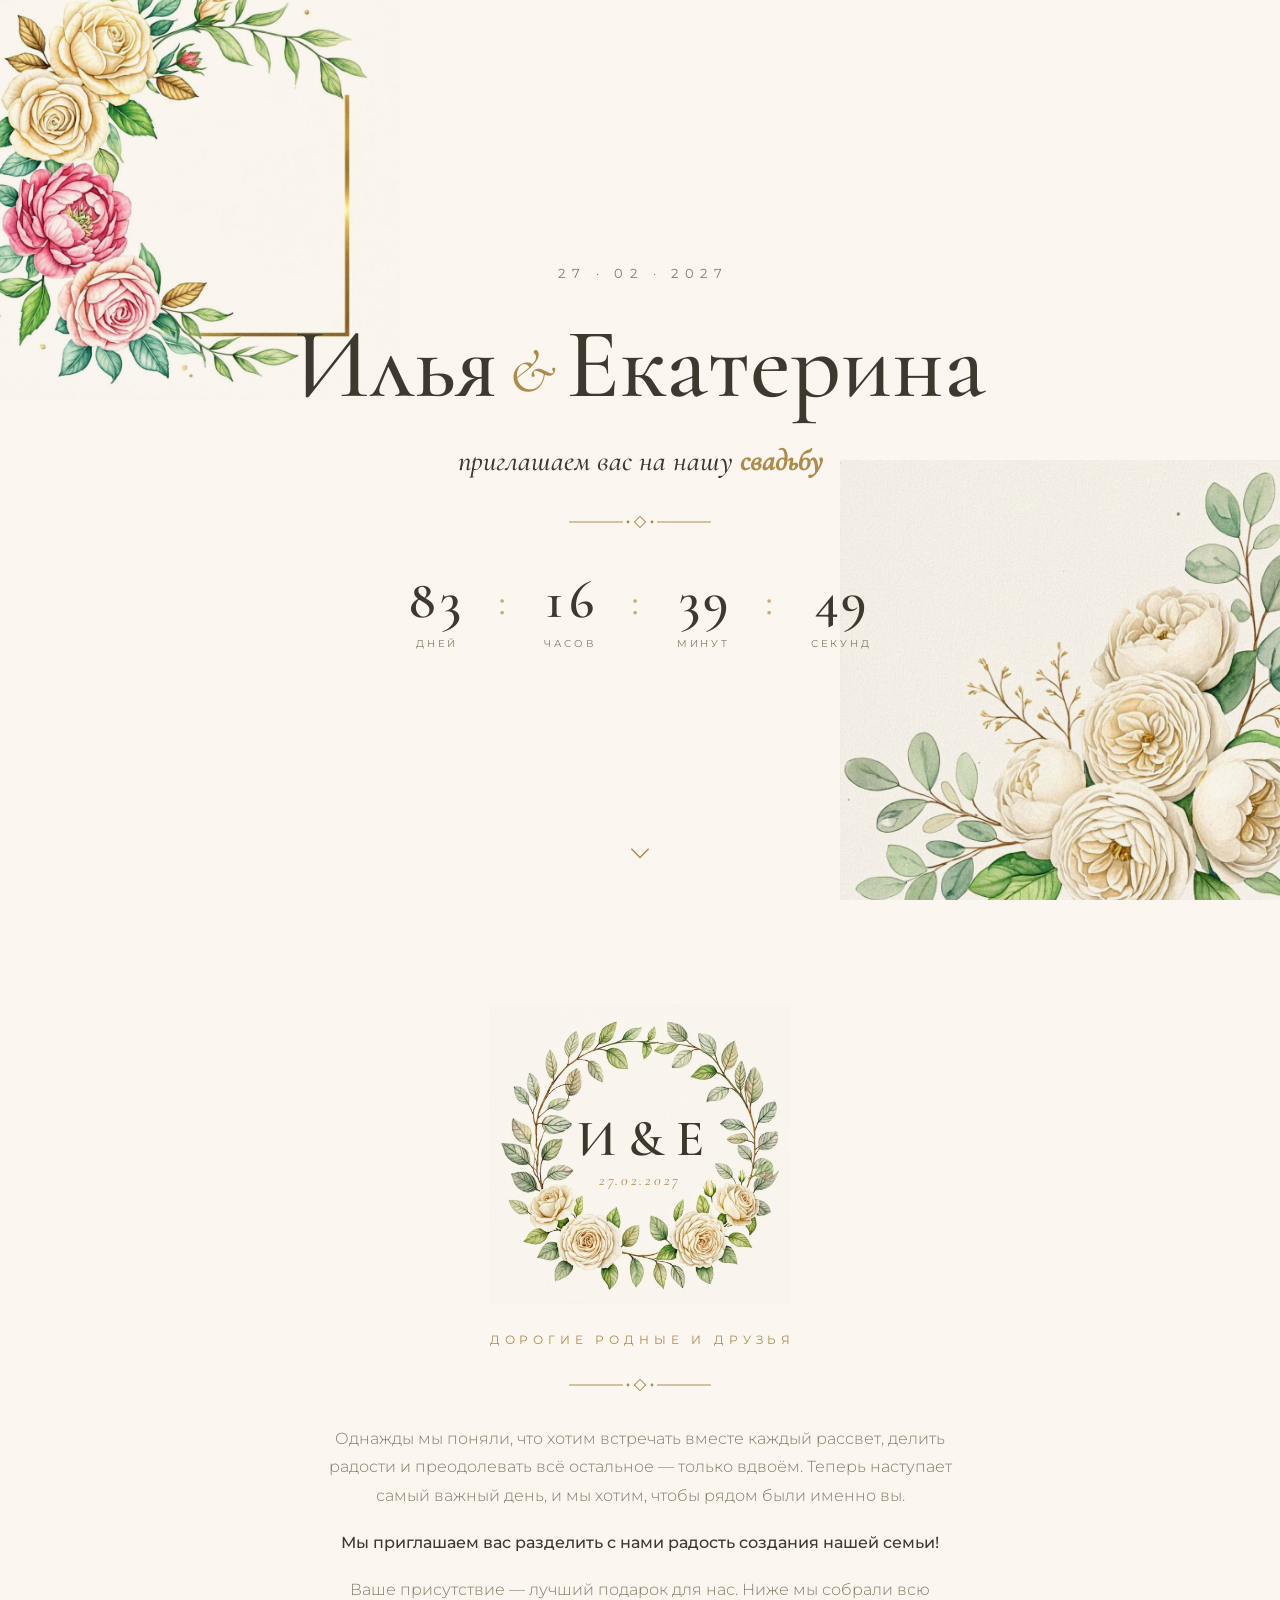
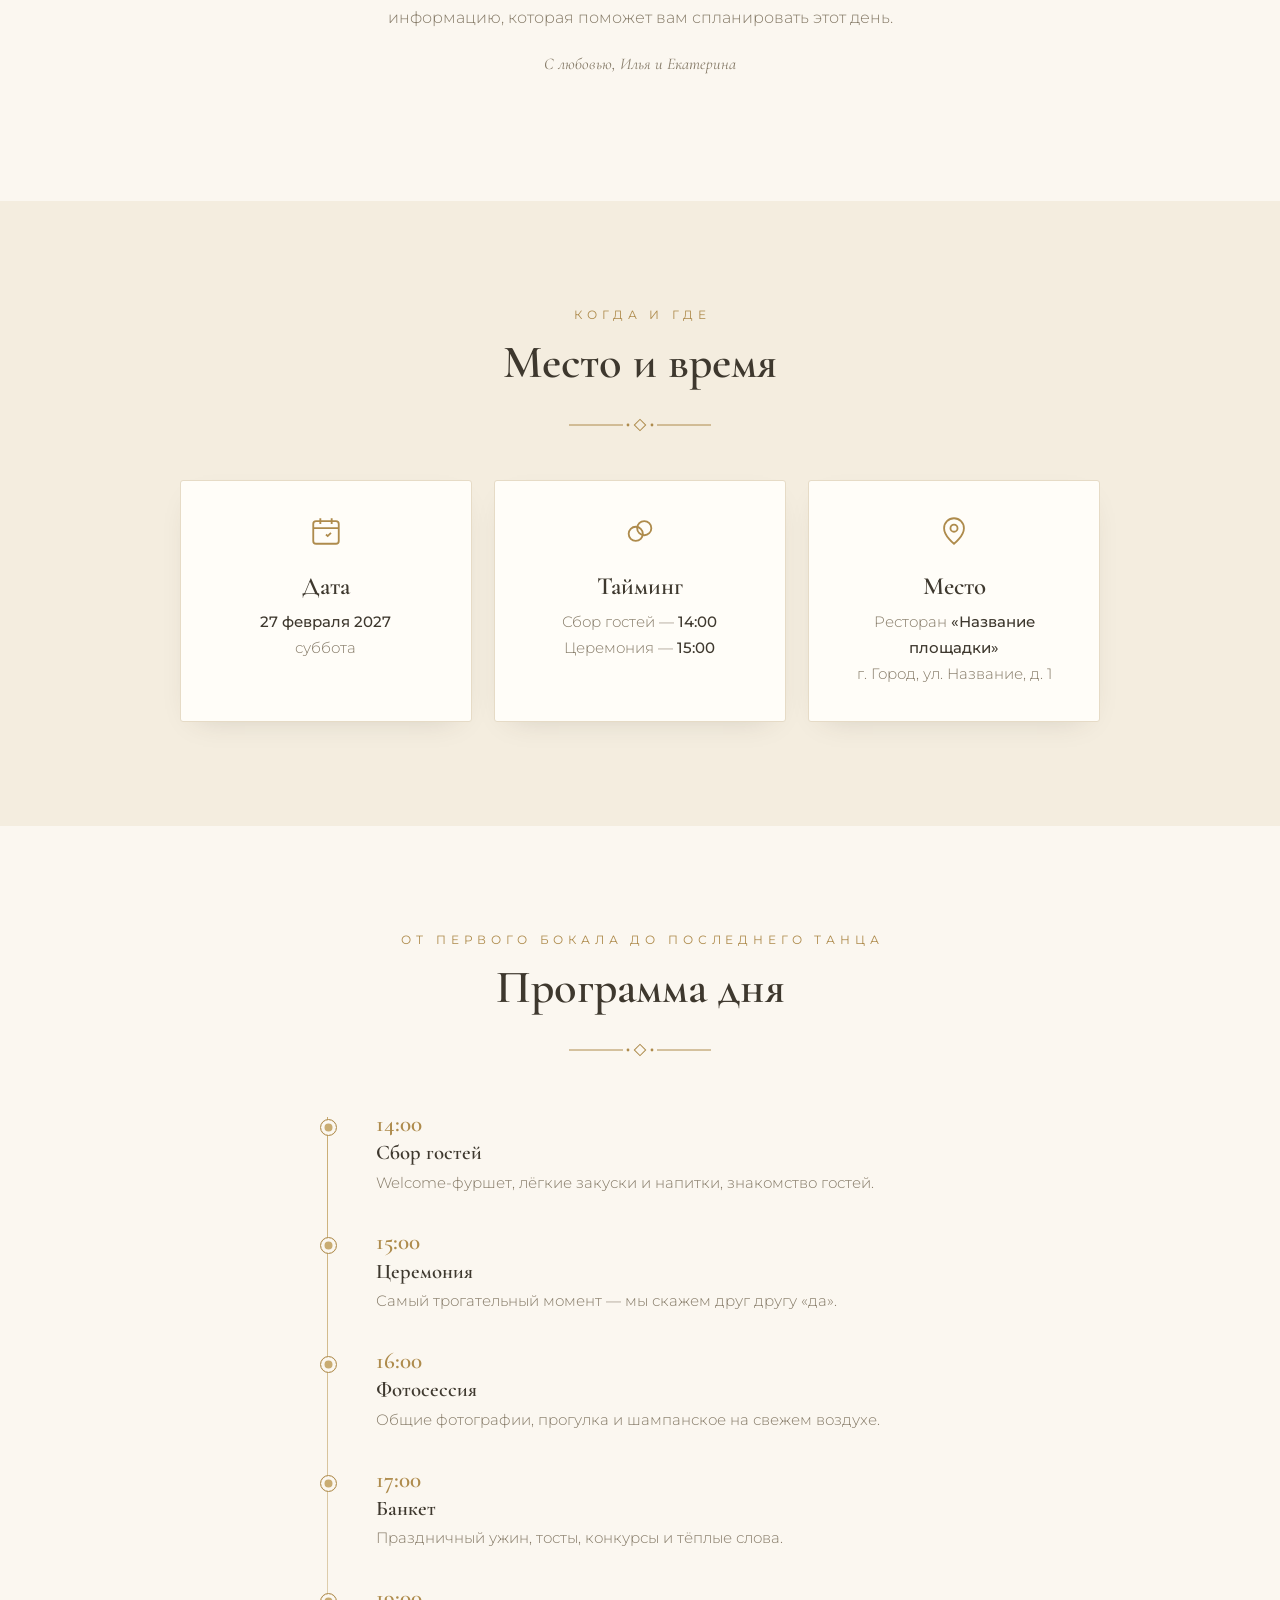
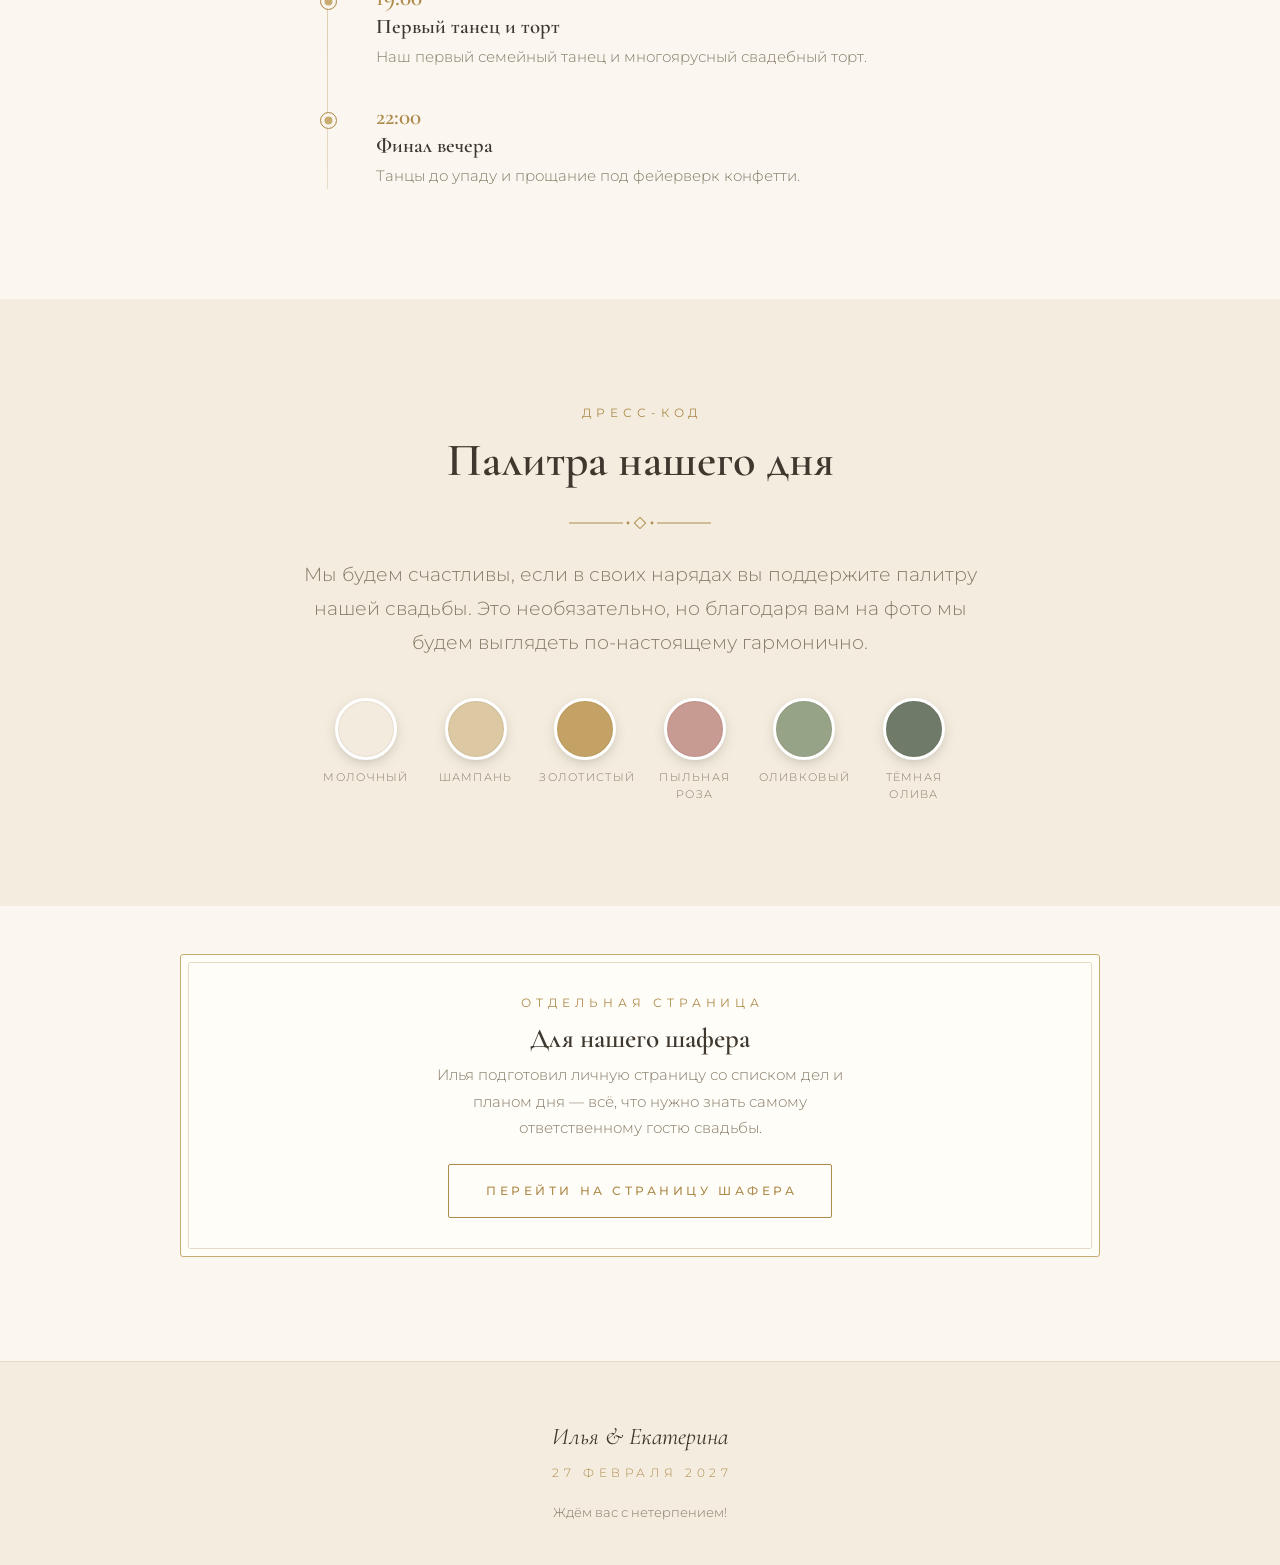
==== index.html @ f5ca376b "New" ====
<!DOCTYPE html>
<html lang="ru">
<head>
  <meta charset="UTF-8">
  <meta name="viewport" content="width=device-width, initial-scale=1.0">
  <title>Илья &amp; Екатерина — приглашение на свадьбу · 27 февраля 2027</title>
  <meta name="description" content="Дорогие гости! Приглашаем вас на свадьбу Ильи и Екатерины — 27 февраля 2027 года. Программа дня, дресс-код и детали внутри.">
  <meta property="og:title" content="Илья &amp; Екатерина · 27 февраля 2027">
  <meta property="og:description" content="Приглашение на свадьбу: программа дня, дресс-код и детали.">
  <meta property="og:type" content="website">
  <link rel="icon" type="image/svg+xml" href="favicon.svg">
  <link rel="stylesheet" href="css/fonts.css">
  <link rel="stylesheet" href="css/style.css">
</head>
<body>

  <!-- ==================== ГЛАВНЫЙ ЭКРАН ==================== -->
  <header class="hero" id="top">
    <img class="hero__floral hero__floral--tl" src="assets/img/floral-corner.png" alt="" aria-hidden="true">
    <img class="hero__floral hero__floral--br" src="assets/img/floral-bottom.png" alt="" aria-hidden="true">

    <div class="hero__inner">
      <p class="hero__date-top">27 · 02 · 2027</p>
      <h1 class="hero__names">Илья<span class="hero__amp">&amp;</span>Екатерина</h1>
      <p class="hero__date">приглашаем вас на нашу <b>свадьбу</b></p>

      <div class="orn" aria-hidden="true">
        <svg viewBox="0 0 150 26" fill="none" xmlns="http://www.w3.org/2000/svg">
          <path d="M4 13h54M92 13h54" stroke="currentColor" stroke-width="1"/>
          <rect x="71" y="9" width="8" height="8" transform="rotate(45 75 13)" stroke="currentColor" stroke-width="1"/>
          <circle cx="63" cy="13" r="1.4" fill="currentColor"/>
          <circle cx="87" cy="13" r="1.4" fill="currentColor"/>
        </svg>
      </div>

      <div class="countdown" role="timer" aria-label="Обратный отсчёт до свадьбы">
        <div class="countdown__grid">
          <div class="countdown__cell"><div class="countdown__num" id="cd-days">—</div><div class="countdown__label">дней</div></div>
          <div class="countdown__sep" aria-hidden="true">:</div>
          <div class="countdown__cell"><div class="countdown__num" id="cd-hours">—</div><div class="countdown__label">часов</div></div>
          <div class="countdown__sep" aria-hidden="true">:</div>
          <div class="countdown__cell"><div class="countdown__num" id="cd-mins">—</div><div class="countdown__label">минут</div></div>
          <div class="countdown__sep" aria-hidden="true">:</div>
          <div class="countdown__cell"><div class="countdown__num" id="cd-secs">—</div><div class="countdown__label">секунд</div></div>
        </div>
      </div>
    </div>

    <a class="hero__scroll" href="#invite" aria-label="Прокрутить вниз">
      <svg viewBox="0 0 24 24" fill="none" stroke="currentColor" stroke-width="1.4"><path d="M4 9l8 8 8-8"/></svg>
    </a>
  </header>

  <main>
    <!-- ==================== ПРИГЛАШЕНИЕ ==================== -->
    <section class="section" id="invite">
      <div class="container container--narrow">
        <div class="invite__wreath reveal">
          <img src="assets/img/wreath.png" alt="Акварельный венок из эвкалипта и кремовых роз" style="mix-blend-mode: multiply;">
          <div class="invite__monogram"><span>И&nbsp;&amp;&nbsp;Е</span><em>27.02.2027</em></div>
        </div>

        <div class="invite__text reveal">
          <span class="overline">Дорогие родные и друзья</span>
          <div class="orn" aria-hidden="true">
            <svg viewBox="0 0 150 26" fill="none" xmlns="http://www.w3.org/2000/svg">
              <path d="M4 13h54M92 13h54" stroke="currentColor" stroke-width="1"/>
              <rect x="71" y="9" width="8" height="8" transform="rotate(45 75 13)" stroke="currentColor" stroke-width="1"/>
              <circle cx="63" cy="13" r="1.4" fill="currentColor"/>
              <circle cx="87" cy="13" r="1.4" fill="currentColor"/>
            </svg>
          </div>
          <p style="margin-top: 1.6rem;">Однажды мы поняли, что хотим встречать вместе каждый рассвет, делить радости и преодолевать всё остальное — только вдвоём. Теперь наступает самый важный день, и мы хотим, чтобы рядом были именно вы.</p>
          <p><strong>Мы приглашаем вас разделить с нами радость создания нашей семьи!</strong></p>
          <p>Ваше присутствие — лучший подарок для нас. Ниже мы собрали всю информацию, которая поможет вам спланировать этот день.</p>
          <p class="invite__sign">С любовью, Илья и Екатерина</p>
        </div>
      </div>
    </section>

    <!-- ==================== КОГДА И ГДЕ ==================== -->
    <section class="section section--soft">
      <div class="container">
        <span class="overline reveal">Когда и где</span>
        <h2 class="section-title reveal" style="margin-top:.7rem;">Место и время</h2>
        <div class="orn reveal" aria-hidden="true">
          <svg viewBox="0 0 150 26" fill="none" xmlns="http://www.w3.org/2000/svg">
            <path d="M4 13h54M92 13h54" stroke="currentColor" stroke-width="1"/>
            <rect x="71" y="9" width="8" height="8" transform="rotate(45 75 13)" stroke="currentColor" stroke-width="1"/>
            <circle cx="63" cy="13" r="1.4" fill="currentColor"/>
            <circle cx="87" cy="13" r="1.4" fill="currentColor"/>
          </svg>
        </div>

        <!-- ЗАМЕНИТЕ: название площадки, адрес и время на реальные данные -->
        <div class="details__grid">
          <article class="card reveal">
            <div class="card__icon" aria-hidden="true">
              <svg viewBox="0 0 24 24" fill="none" stroke="currentColor" stroke-width="1.3"><rect x="3" y="5" width="18" height="16" rx="2"/><path d="M3 10h18M8 3v4M16 3v4"/><path d="M12 14.5l1.2 1.1 2.3-2.3"/></svg>
            </div>
            <h3>Дата</h3>
            <p><b>27 февраля 2027</b><br>суббота</p>
          </article>

          <article class="card reveal">
            <div class="card__icon" aria-hidden="true">
              <svg viewBox="0 0 24 24" fill="none" stroke="currentColor" stroke-width="1.3"><circle cx="9" cy="14" r="5"/><circle cx="15" cy="10" r="5"/></svg>
            </div>
            <h3>Тайминг</h3>
            <p>Сбор гостей — <b>14:00</b><br>Церемония — <b>15:00</b></p>
          </article>

          <article class="card reveal">
            <div class="card__icon" aria-hidden="true">
              <svg viewBox="0 0 24 24" fill="none" stroke="currentColor" stroke-width="1.3"><path d="M12 21s-7-5.5-7-11a7 7 0 1 1 14 0c0 5.5-7 11-7 11z"/><circle cx="12" cy="10" r="2.5"/></svg>
            </div>
            <h3>Место</h3>
            <p>Ресторан <b>«Название площадки»</b><br>г. Город, ул. Название, д. 1</p>
          </article>
        </div>
      </div>
    </section>

    <!-- ==================== ПРОГРАММА ДНЯ ==================== -->
    <section class="section">
      <div class="container">
        <span class="overline reveal">От первого бокала до последнего танца</span>
        <h2 class="section-title reveal" style="margin-top:.7rem;">Программа дня</h2>
        <div class="orn reveal" aria-hidden="true">
          <svg viewBox="0 0 150 26" fill="none" xmlns="http://www.w3.org/2000/svg">
            <path d="M4 13h54M92 13h54" stroke="currentColor" stroke-width="1"/>
            <rect x="71" y="9" width="8" height="8" transform="rotate(45 75 13)" stroke="currentColor" stroke-width="1"/>
            <circle cx="63" cy="13" r="1.4" fill="currentColor"/>
            <circle cx="87" cy="13" r="1.4" fill="currentColor"/>
          </svg>
        </div>

        <!-- ЗАМЕНИТЕ: время пунктов программы при необходимости -->
        <div class="timeline">
          <div class="tl-item reveal">
            <div class="tl-item__time">14:00</div>
            <h3>Сбор гостей</h3>
            <p>Welcome-фуршет, лёгкие закуски и напитки, знакомство гостей.</p>
          </div>
          <div class="tl-item reveal">
            <div class="tl-item__time">15:00</div>
            <h3>Церемония</h3>
            <p>Самый трогательный момент — мы скажем друг другу «да».</p>
          </div>
          <div class="tl-item reveal">
            <div class="tl-item__time">16:00</div>
            <h3>Фотосессия</h3>
            <p>Общие фотографии, прогулка и шампанское на свежем воздухе.</p>
          </div>
          <div class="tl-item reveal">
            <div class="tl-item__time">17:00</div>
            <h3>Банкет</h3>
            <p>Праздничный ужин, тосты, конкурсы и тёплые слова.</p>
          </div>
          <div class="tl-item reveal">
            <div class="tl-item__time">19:00</div>
            <h3>Первый танец и торт</h3>
            <p>Наш первый семейный танец и многоярусный свадебный торт.</p>
          </div>
          <div class="tl-item reveal">
            <div class="tl-item__time">22:00</div>
            <h3>Финал вечера</h3>
            <p>Танцы до упаду и прощание под фейерверк конфетти.</p>
          </div>
        </div>
      </div>
    </section>

    <!-- ==================== ДРЕСС-КОД ==================== -->
    <section class="section section--soft">
      <div class="container container--narrow">
        <span class="overline reveal">Дресс-код</span>
        <h2 class="section-title reveal" style="margin-top:.7rem;">Палитра нашего дня</h2>
        <div class="orn reveal" aria-hidden="true">
          <svg viewBox="0 0 150 26" fill="none" xmlns="http://www.w3.org/2000/svg">
            <path d="M4 13h54M92 13h54" stroke="currentColor" stroke-width="1"/>
            <rect x="71" y="9" width="8" height="8" transform="rotate(45 75 13)" stroke="currentColor" stroke-width="1"/>
            <circle cx="63" cy="13" r="1.4" fill="currentColor"/>
            <circle cx="87" cy="13" r="1.4" fill="currentColor"/>
          </svg>
        </div>
        <p class="lead reveal" style="margin-top:1.4rem;">Мы будем счастливы, если в своих нарядах вы поддержите палитру нашей свадьбы. Это необязательно, но благодаря вам на фото мы будем выглядеть по-настоящему гармонично.</p>

        <div class="palette reveal">
          <div class="swatch"><i style="background:#F3EBDD;"></i><span>Молочный</span></div>
          <div class="swatch"><i style="background:#DCC9A3;"></i><span>Шампань</span></div>
          <div class="swatch"><i style="background:#C4A265;"></i><span>Золотистый</span></div>
          <div class="swatch"><i style="background:#C79A92;"></i><span>Пыльная роза</span></div>
          <div class="swatch"><i style="background:#97A387;"></i><span>Оливковый</span></div>
          <div class="swatch"><i style="background:#6F7B68;"></i><span>Тёмная олива</span></div>
        </div>
      </div>
    </section>
  </main>

  <!-- ==================== ДЛЯ ШАФЕРА ==================== -->
  <section class="section" style="padding-top: 0;">
    <div class="container">
      <div class="groomsman-cta reveal">
        <span class="overline">Отдельная страница</span>
        <h3 style="margin-top:.6rem;">Для нашего шафера</h3>
        <p>Илья подготовил личную страницу со списком дел и планом дня — всё, что нужно знать самому ответственному гостю свадьбы.</p>
        <a class="btn" href="shafer.html">Перейти на страницу шафера</a>
      </div>
    </div>
  </section>

  <!-- ==================== ФУТЕР ==================== -->
  <footer class="footer">
    <div class="footer__names">Илья &amp; Екатерина</div>
    <div class="footer__date">27 февраля 2027</div>
    <p class="footer__note">Ждём вас с нетерпением!</p>
  </footer>

  <script src="js/main.js"></script>
</body>
</html>
---- css/fonts.css ----
/* cyrillic-ext */
@font-face {
  font-family: 'Cormorant Garamond';
  font-style: italic;
  font-weight: 400;
  font-display: swap;
  src: url(../assets/fonts/CormorantGaramond-400-italic-cyrillic-ext.woff2) format('woff2');
  unicode-range: U+0460-052F, U+1C80-1C8A, U+20B4, U+2DE0-2DFF, U+A640-A69F, U+FE2E-FE2F;
}
/* cyrillic */
@font-face {
  font-family: 'Cormorant Garamond';
  font-style: italic;
  font-weight: 400;
  font-display: swap;
  src: url(../assets/fonts/CormorantGaramond-400-italic-cyrillic.woff2) format('woff2');
  unicode-range: U+0301, U+0400-045F, U+0490-0491, U+04B0-04B1, U+2116;
}
/* latin */
@font-face {
  font-family: 'Cormorant Garamond';
  font-style: italic;
  font-weight: 400;
  font-display: swap;
  src: url(../assets/fonts/CormorantGaramond-400-italic-latin.woff2) format('woff2');
  unicode-range: U+0000-00FF, U+0131, U+0152-0153, U+02BB-02BC, U+02C6, U+02DA, U+02DC, U+0304, U+0308, U+0329, U+2000-206F, U+20AC, U+2122, U+2191, U+2193, U+2212, U+2215, U+FEFF, U+FFFD;
}
/* cyrillic-ext */
@font-face {
  font-family: 'Cormorant Garamond';
  font-style: italic;
  font-weight: 500;
  font-display: swap;
  src: url(../assets/fonts/CormorantGaramond-500-italic-cyrillic-ext.woff2) format('woff2');
  unicode-range: U+0460-052F, U+1C80-1C8A, U+20B4, U+2DE0-2DFF, U+A640-A69F, U+FE2E-FE2F;
}
/* cyrillic */
@font-face {
  font-family: 'Cormorant Garamond';
  font-style: italic;
  font-weight: 500;
  font-display: swap;
  src: url(../assets/fonts/CormorantGaramond-500-italic-cyrillic.woff2) format('woff2');
  unicode-range: U+0301, U+0400-045F, U+0490-0491, U+04B0-04B1, U+2116;
}
/* latin */
@font-face {
  font-family: 'Cormorant Garamond';
  font-style: italic;
  font-weight: 500;
  font-display: swap;
  src: url(../assets/fonts/CormorantGaramond-500-italic-latin.woff2) format('woff2');
  unicode-range: U+0000-00FF, U+0131, U+0152-0153, U+02BB-02BC, U+02C6, U+02DA, U+02DC, U+0304, U+0308, U+0329, U+2000-206F, U+20AC, U+2122, U+2191, U+2193, U+2212, U+2215, U+FEFF, U+FFFD;
}
/* cyrillic-ext */
@font-face {
  font-family: 'Cormorant Garamond';
  font-style: normal;
  font-weight: 400;
  font-display: swap;
  src: url(../assets/fonts/CormorantGaramond-400-normal-cyrillic-ext.woff2) format('woff2');
  unicode-range: U+0460-052F, U+1C80-1C8A, U+20B4, U+2DE0-2DFF, U+A640-A69F, U+FE2E-FE2F;
}
/* cyrillic */
@font-face {
  font-family: 'Cormorant Garamond';
  font-style: normal;
  font-weight: 400;
  font-display: swap;
  src: url(../assets/fonts/CormorantGaramond-400-normal-cyrillic.woff2) format('woff2');
  unicode-range: U+0301, U+0400-045F, U+0490-0491, U+04B0-04B1, U+2116;
}
/* latin */
@font-face {
  font-family: 'Cormorant Garamond';
  font-style: normal;
  font-weight: 400;
  font-display: swap;
  src: url(../assets/fonts/CormorantGaramond-400-normal-latin.woff2) format('woff2');
  unicode-range: U+0000-00FF, U+0131, U+0152-0153, U+02BB-02BC, U+02C6, U+02DA, U+02DC, U+0304, U+0308, U+0329, U+2000-206F, U+20AC, U+2122, U+2191, U+2193, U+2212, U+2215, U+FEFF, U+FFFD;
}
/* cyrillic-ext */
@font-face {
  font-family: 'Cormorant Garamond';
  font-style: normal;
  font-weight: 500;
  font-display: swap;
  src: url(../assets/fonts/CormorantGaramond-500-normal-cyrillic-ext.woff2) format('woff2');
  unicode-range: U+0460-052F, U+1C80-1C8A, U+20B4, U+2DE0-2DFF, U+A640-A69F, U+FE2E-FE2F;
}
/* cyrillic */
@font-face {
  font-family: 'Cormorant Garamond';
  font-style: normal;
  font-weight: 500;
  font-display: swap;
  src: url(../assets/fonts/CormorantGaramond-500-normal-cyrillic.woff2) format('woff2');
  unicode-range: U+0301, U+0400-045F, U+0490-0491, U+04B0-04B1, U+2116;
}
/* latin */
@font-face {
  font-family: 'Cormorant Garamond';
  font-style: normal;
  font-weight: 500;
  font-display: swap;
  src: url(../assets/fonts/CormorantGaramond-500-normal-latin.woff2) format('woff2');
  unicode-range: U+0000-00FF, U+0131, U+0152-0153, U+02BB-02BC, U+02C6, U+02DA, U+02DC, U+0304, U+0308, U+0329, U+2000-206F, U+20AC, U+2122, U+2191, U+2193, U+2212, U+2215, U+FEFF, U+FFFD;
}
/* cyrillic-ext */
@font-face {
  font-family: 'Cormorant Garamond';
  font-style: normal;
  font-weight: 600;
  font-display: swap;
  src: url(../assets/fonts/CormorantGaramond-600-normal-cyrillic-ext.woff2) format('woff2');
  unicode-range: U+0460-052F, U+1C80-1C8A, U+20B4, U+2DE0-2DFF, U+A640-A69F, U+FE2E-FE2F;
}
/* cyrillic */
@font-face {
  font-family: 'Cormorant Garamond';
  font-style: normal;
  font-weight: 600;
  font-display: swap;
  src: url(../assets/fonts/CormorantGaramond-600-normal-cyrillic.woff2) format('woff2');
  unicode-range: U+0301, U+0400-045F, U+0490-0491, U+04B0-04B1, U+2116;
}
/* latin */
@font-face {
  font-family: 'Cormorant Garamond';
  font-style: normal;
  font-weight: 600;
  font-display: swap;
  src: url(../assets/fonts/CormorantGaramond-600-normal-latin.woff2) format('woff2');
  unicode-range: U+0000-00FF, U+0131, U+0152-0153, U+02BB-02BC, U+02C6, U+02DA, U+02DC, U+0304, U+0308, U+0329, U+2000-206F, U+20AC, U+2122, U+2191, U+2193, U+2212, U+2215, U+FEFF, U+FFFD;
}
/* cyrillic-ext */
@font-face {
  font-family: 'Cormorant Garamond';
  font-style: normal;
  font-weight: 700;
  font-display: swap;
  src: url(../assets/fonts/CormorantGaramond-700-normal-cyrillic-ext.woff2) format('woff2');
  unicode-range: U+0460-052F, U+1C80-1C8A, U+20B4, U+2DE0-2DFF, U+A640-A69F, U+FE2E-FE2F;
}
/* cyrillic */
@font-face {
  font-family: 'Cormorant Garamond';
  font-style: normal;
  font-weight: 700;
  font-display: swap;
  src: url(../assets/fonts/CormorantGaramond-700-normal-cyrillic.woff2) format('woff2');
  unicode-range: U+0301, U+0400-045F, U+0490-0491, U+04B0-04B1, U+2116;
}
/* latin */
@font-face {
  font-family: 'Cormorant Garamond';
  font-style: normal;
  font-weight: 700;
  font-display: swap;
  src: url(../assets/fonts/CormorantGaramond-700-normal-latin.woff2) format('woff2');
  unicode-range: U+0000-00FF, U+0131, U+0152-0153, U+02BB-02BC, U+02C6, U+02DA, U+02DC, U+0304, U+0308, U+0329, U+2000-206F, U+20AC, U+2122, U+2191, U+2193, U+2212, U+2215, U+FEFF, U+FFFD;
}
/* cyrillic-ext */
@font-face {
  font-family: 'Montserrat';
  font-style: italic;
  font-weight: 400;
  font-display: swap;
  src: url(../assets/fonts/Montserrat-400-italic-cyrillic-ext.woff2) format('woff2');
  unicode-range: U+0460-052F, U+1C80-1C8A, U+20B4, U+2DE0-2DFF, U+A640-A69F, U+FE2E-FE2F;
}
/* cyrillic */
@font-face {
  font-family: 'Montserrat';
  font-style: italic;
  font-weight: 400;
  font-display: swap;
  src: url(../assets/fonts/Montserrat-400-italic-cyrillic.woff2) format('woff2');
  unicode-range: U+0301, U+0400-045F, U+0490-0491, U+04B0-04B1, U+2116;
}
/* latin */
@font-face {
  font-family: 'Montserrat';
  font-style: italic;
  font-weight: 400;
  font-display: swap;
  src: url(../assets/fonts/Montserrat-400-italic-latin.woff2) format('woff2');
  unicode-range: U+0000-00FF, U+0131, U+0152-0153, U+02BB-02BC, U+02C6, U+02DA, U+02DC, U+0304, U+0308, U+0329, U+2000-206F, U+20AC, U+2122, U+2191, U+2193, U+2212, U+2215, U+FEFF, U+FFFD;
}
/* cyrillic-ext */
@font-face {
  font-family: 'Montserrat';
  font-style: normal;
  font-weight: 300;
  font-display: swap;
  src: url(../assets/fonts/Montserrat-300-normal-cyrillic-ext.woff2) format('woff2');
  unicode-range: U+0460-052F, U+1C80-1C8A, U+20B4, U+2DE0-2DFF, U+A640-A69F, U+FE2E-FE2F;
}
/* cyrillic */
@font-face {
  font-family: 'Montserrat';
  font-style: normal;
  font-weight: 300;
  font-display: swap;
  src: url(../assets/fonts/Montserrat-300-normal-cyrillic.woff2) format('woff2');
  unicode-range: U+0301, U+0400-045F, U+0490-0491, U+04B0-04B1, U+2116;
}
/* latin */
@font-face {
  font-family: 'Montserrat';
  font-style: normal;
  font-weight: 300;
  font-display: swap;
  src: url(../assets/fonts/Montserrat-300-normal-latin.woff2) format('woff2');
  unicode-range: U+0000-00FF, U+0131, U+0152-0153, U+02BB-02BC, U+02C6, U+02DA, U+02DC, U+0304, U+0308, U+0329, U+2000-206F, U+20AC, U+2122, U+2191, U+2193, U+2212, U+2215, U+FEFF, U+FFFD;
}
/* cyrillic-ext */
@font-face {
  font-family: 'Montserrat';
  font-style: normal;
  font-weight: 400;
  font-display: swap;
  src: url(../assets/fonts/Montserrat-400-normal-cyrillic-ext.woff2) format('woff2');
  unicode-range: U+0460-052F, U+1C80-1C8A, U+20B4, U+2DE0-2DFF, U+A640-A69F, U+FE2E-FE2F;
}
/* cyrillic */
@font-face {
  font-family: 'Montserrat';
  font-style: normal;
  font-weight: 400;
  font-display: swap;
  src: url(../assets/fonts/Montserrat-400-normal-cyrillic.woff2) format('woff2');
  unicode-range: U+0301, U+0400-045F, U+0490-0491, U+04B0-04B1, U+2116;
}
/* latin */
@font-face {
  font-family: 'Montserrat';
  font-style: normal;
  font-weight: 400;
  font-display: swap;
  src: url(../assets/fonts/Montserrat-400-normal-latin.woff2) format('woff2');
  unicode-range: U+0000-00FF, U+0131, U+0152-0153, U+02BB-02BC, U+02C6, U+02DA, U+02DC, U+0304, U+0308, U+0329, U+2000-206F, U+20AC, U+2122, U+2191, U+2193, U+2212, U+2215, U+FEFF, U+FFFD;
}
/* cyrillic-ext */
@font-face {
  font-family: 'Montserrat';
  font-style: normal;
  font-weight: 500;
  font-display: swap;
  src: url(../assets/fonts/Montserrat-500-normal-cyrillic-ext.woff2) format('woff2');
  unicode-range: U+0460-052F, U+1C80-1C8A, U+20B4, U+2DE0-2DFF, U+A640-A69F, U+FE2E-FE2F;
}
/* cyrillic */
@font-face {
  font-family: 'Montserrat';
  font-style: normal;
  font-weight: 500;
  font-display: swap;
  src: url(../assets/fonts/Montserrat-500-normal-cyrillic.woff2) format('woff2');
  unicode-range: U+0301, U+0400-045F, U+0490-0491, U+04B0-04B1, U+2116;
}
/* latin */
@font-face {
  font-family: 'Montserrat';
  font-style: normal;
  font-weight: 500;
  font-display: swap;
  src: url(../assets/fonts/Montserrat-500-normal-latin.woff2) format('woff2');
  unicode-range: U+0000-00FF, U+0131, U+0152-0153, U+02BB-02BC, U+02C6, U+02DA, U+02DC, U+0304, U+0308, U+0329, U+2000-206F, U+20AC, U+2122, U+2191, U+2193, U+2212, U+2215, U+FEFF, U+FFFD;
}
/* cyrillic-ext */
@font-face {
  font-family: 'Montserrat';
  font-style: normal;
  font-weight: 600;
  font-display: swap;
  src: url(../assets/fonts/Montserrat-600-normal-cyrillic-ext.woff2) format('woff2');
  unicode-range: U+0460-052F, U+1C80-1C8A, U+20B4, U+2DE0-2DFF, U+A640-A69F, U+FE2E-FE2F;
}
/* cyrillic */
@font-face {
  font-family: 'Montserrat';
  font-style: normal;
  font-weight: 600;
  font-display: swap;
  src: url(../assets/fonts/Montserrat-600-normal-cyrillic.woff2) format('woff2');
  unicode-range: U+0301, U+0400-045F, U+0490-0491, U+04B0-04B1, U+2116;
}
/* latin */
@font-face {
  font-family: 'Montserrat';
  font-style: normal;
  font-weight: 600;
  font-display: swap;
  src: url(../assets/fonts/Montserrat-600-normal-latin.woff2) format('woff2');
  unicode-range: U+0000-00FF, U+0131, U+0152-0153, U+02BB-02BC, U+02C6, U+02DA, U+02DC, U+0304, U+0308, U+0329, U+2000-206F, U+20AC, U+2122, U+2191, U+2193, U+2212, U+2215, U+FEFF, U+FFFD;
}
---- css/style.css ----
/* ============================================================
   Свадьба Ильи и Екатерины — 27 февраля 2027
   Классический стиль: кремовый фон, золотые акценты, засечки
   ============================================================ */

:root {
  --bg: #FBF7F0;
  --bg-soft: #F4EDDF;
  --card: #FFFDF8;
  --ink: #3E382E;
  --ink-soft: #857A67;
  --gold: #AE8B4C;
  --gold-soft: #C9AC72;
  --gold-pale: #E7D9B8;
  --line: #E6DBC6;
  --green: #8A9678;

  --serif: 'Cormorant Garamond', 'Times New Roman', Georgia, serif;
  --sans: 'Montserrat', Arial, sans-serif;
}

* { margin: 0; padding: 0; box-sizing: border-box; }

html { scroll-behavior: smooth; }

body {
  font-family: var(--sans);
  font-weight: 300;
  color: var(--ink);
  background: var(--bg);
  line-height: 1.75;
  -webkit-font-smoothing: antialiased;
  overflow-x: hidden;
}

img { max-width: 100%; display: block; }

a { color: var(--gold); text-decoration: none; transition: color .25s; }
a:hover { color: var(--ink); }

.container { width: min(920px, 88%); margin: 0 auto; }
.container--narrow { width: min(680px, 88%); }

/* ---------- Типографика ---------- */

h1, h2, h3 { font-family: var(--serif); font-weight: 600; line-height: 1.15; }

.section-title {
  font-size: clamp(2rem, 5vw, 2.9rem);
  text-align: center;
  color: var(--ink);
}

.overline {
  display: block;
  font-size: .72rem;
  font-weight: 400;
  letter-spacing: .42em;
  text-transform: uppercase;
  color: var(--gold);
  text-align: center;
  text-indent: .42em; /* компенсация трекинга */
}

.lead {
  font-size: clamp(1.05rem, 2.2vw, 1.2rem);
  color: var(--ink-soft);
  text-align: center;
}

/* Орнаментальный разделитель */
.orn { display: flex; justify-content: center; margin: 1.4rem auto 0; color: var(--gold); }
.orn svg { width: 150px; height: 26px; }

/* ---------- Анимации появления ---------- */

.reveal {
  transition: opacity .9s ease, transform .9s ease;
}
/* Прячем только при включённом JS — без JS весь контент виден сразу */
html.js .reveal { opacity: 0; transform: translateY(26px); }
html.js .reveal.is-visible { opacity: 1; transform: none; }

@media (prefers-reduced-motion: reduce) {
  html { scroll-behavior: auto; }
  html.js .reveal { opacity: 1; transform: none; transition: none; }
  * { animation: none !important; }
}

/* ============================ HERO ============================ */

.hero {
  position: relative;
  min-height: 100svh;
  display: flex;
  align-items: center;
  justify-content: center;
  text-align: center;
  overflow: hidden;
  padding: 4.5rem 1rem 3.5rem;
}

.hero__floral {
  position: absolute;
  mix-blend-mode: multiply;
  pointer-events: none;
  user-select: none;
  z-index: 0;
}
.hero__floral--tl { top: -30px; left: -30px; width: min(46vw, 430px); }
.hero__floral--br { bottom: -30px; right: -30px; width: min(50vw, 470px); transform: rotate(0deg); }

.hero__inner { position: relative; z-index: 1; }

.hero__date-top {
  font-family: var(--sans);
  font-size: .8rem;
  font-weight: 400;
  letter-spacing: .5em;
  text-indent: .5em;
  text-transform: uppercase;
  color: var(--ink-soft);
  margin-bottom: 1.6rem;
}

.hero__names {
  font-family: var(--serif);
  font-weight: 500;
  font-size: clamp(2.9rem, 11vw, 6.2rem);
  color: var(--ink);
  line-height: 1.08;
}

.hero__amp {
  font-style: italic;
  font-weight: 400;
  color: var(--gold);
  font-size: .62em;
  padding: 0 .18em;
  vertical-align: .08em;
}

.hero__date {
  font-family: var(--serif);
  font-style: italic;
  font-weight: 500;
  font-size: clamp(1.25rem, 3.4vw, 1.8rem);
  color: var(--ink);
  margin-top: 1.1rem;
}

.hero__date b { font-weight: 600; color: var(--gold); }

/* ---------- Обратный отсчёт ---------- */

.countdown { margin-top: 2.4rem; }

.countdown__grid {
  display: flex;
  justify-content: center;
  gap: clamp(.7rem, 3vw, 2.2rem);
}

.countdown__cell { min-width: 3.4rem; }

.countdown__num {
  font-family: var(--serif);
  font-weight: 600;
  font-size: clamp(2.1rem, 6.5vw, 3.4rem);
  color: var(--ink);
  font-variant-numeric: tabular-nums;
  line-height: 1;
}

.countdown__label {
  margin-top: .5rem;
  font-size: .62rem;
  font-weight: 400;
  letter-spacing: .28em;
  text-indent: .28em;
  text-transform: uppercase;
  color: var(--ink-soft);
}

.countdown__sep {
  font-family: var(--serif);
  font-size: clamp(1.6rem, 5vw, 2.6rem);
  color: var(--gold-soft);
  align-self: flex-start;
  line-height: 1;
  padding-top: .2em;
}

/* Стрелка вниз */
.hero__scroll {
  position: absolute;
  left: 50%;
  bottom: 1.6rem;
  transform: translateX(-50%);
  z-index: 1;
  color: var(--gold);
  animation: bob 2.2s ease-in-out infinite;
}
.hero__scroll svg { width: 26px; height: 26px; }

@keyframes bob {
  0%, 100% { transform: translate(-50%, 0); }
  50% { transform: translate(-50%, 9px); }
}

/* ============================ СЕКЦИИ ============================ */

.section { padding: clamp(4rem, 9vw, 6.5rem) 0; position: relative; overflow: hidden; }
.section--soft { background: var(--bg-soft); }

/* Приглашение с венком */
.invite__wreath {
  position: relative;
  width: min(300px, 62vw);
  margin: 0 auto 1.6rem;
  aspect-ratio: 1;
  mix-blend-mode: multiply;
}
.invite__monogram {
  position: absolute;
  inset: 0;
  display: flex;
  flex-direction: column;
  align-items: center;
  justify-content: center;
  gap: .1em;
}
.invite__monogram span {
  font-family: var(--serif);
  font-size: clamp(2.2rem, 8vw, 3.2rem);
  font-weight: 600;
  color: var(--ink);
  line-height: 1;
}
.invite__monogram em {
  font-family: var(--serif);
  font-style: italic;
  font-size: .95rem;
  color: var(--gold);
  letter-spacing: .18em;
  text-transform: uppercase;
}

.invite__text { text-align: center; }
.invite__text p {
  max-width: 60ch;
  margin: 0 auto 1.15rem;
  font-size: 1.02rem;
  color: var(--ink-soft);
}
.invite__text p strong { color: var(--ink); font-weight: 500; }
.invite__sign {
  margin-top: 1.8rem;
  font-family: var(--serif);
  font-style: italic;
  font-size: 1.5rem;
  color: var(--gold);
}

/* ---------- Карточки «Когда и где» ---------- */

.details__grid {
  display: grid;
  grid-template-columns: repeat(auto-fit, minmax(250px, 1fr));
  gap: 1.4rem;
  margin-top: 2.6rem;
}

.card {
  background: var(--card);
  border: 1px solid var(--line);
  border-radius: 3px;
  padding: 2.1rem 1.8rem;
  text-align: center;
  box-shadow: 0 10px 30px -18px rgba(62, 56, 46, .25);
  transition: transform .3s ease, box-shadow .3s ease;
}
.card:hover { transform: translateY(-4px); box-shadow: 0 18px 38px -18px rgba(62, 56, 46, .3); }

.card__icon { color: var(--gold); margin-bottom: .9rem; }
.card__icon svg { width: 34px; height: 34px; }

.card h3 { font-size: 1.55rem; margin-bottom: .55rem; }
.card p { font-size: .93rem; color: var(--ink-soft); }
.card p b { font-weight: 500; color: var(--ink); }

/* ---------- Программа дня (таймлайн) ---------- */

.timeline {
  position: relative;
  max-width: 640px;
  margin: 3rem auto 0;
  padding-left: 30px;
}
.timeline::before {
  content: '';
  position: absolute;
  left: 7px;
  top: 6px;
  bottom: 6px;
  width: 1px;
  background: linear-gradient(to bottom, var(--gold-soft), var(--line));
}

.tl-item { position: relative; padding: 0 0 2.1rem 1.6rem; }
.tl-item:last-child { padding-bottom: .4rem; }

.tl-item::before {
  content: '';
  position: absolute;
  left: -30px;
  top: .5rem;
  width: 15px;
  height: 15px;
  border-radius: 50%;
  background: var(--bg);
  border: 1px solid var(--gold);
  box-shadow: inset 0 0 0 3.5px var(--bg), inset 0 0 0 8px var(--gold-soft);
}

.tl-item__time {
  font-family: var(--serif);
  font-weight: 600;
  font-size: 1.45rem;
  color: var(--gold);
  line-height: 1.2;
}
.tl-item h3 { font-size: 1.3rem; margin: .15rem 0 .3rem; }
.tl-item p { font-size: .93rem; color: var(--ink-soft); }

/* ---------- Дресс-код ---------- */

.palette {
  display: flex;
  justify-content: center;
  flex-wrap: wrap;
  gap: 1rem 1.1rem;
  margin-top: 2.4rem;
}

.swatch { text-align: center; width: 92px; }

.swatch i {
  display: block;
  width: 62px;
  height: 62px;
  margin: 0 auto .6rem;
  border-radius: 50%;
  border: 3px solid #fff;
  box-shadow: 0 4px 14px -4px rgba(62, 56, 46, .35), inset 0 0 0 1px rgba(62,56,46,.08);
  transition: transform .3s ease;
}
.swatch:hover i { transform: scale(1.12); }

.swatch span {
  display: block;
  font-size: .68rem;
  letter-spacing: .12em;
  text-transform: uppercase;
  color: var(--ink-soft);
  line-height: 1.5;
}

/* ---------- Блок «для шафера» ---------- */

.groomsman-cta {
  position: relative;
  margin-top: 3rem;
  padding: 2.4rem 1.8rem;
  border: 1px solid var(--gold-soft);
  border-radius: 3px;
  background: var(--card);
  text-align: center;
  overflow: hidden;
}
.groomsman-cta::before {
  content: '';
  position: absolute;
  inset: 7px;
  border: 1px solid var(--line);
  border-radius: 2px;
  pointer-events: none;
}
.groomsman-cta h3 { font-size: 1.7rem; }
.groomsman-cta p { color: var(--ink-soft); font-size: .95rem; max-width: 46ch; margin: .5rem auto 1.4rem; }

.btn {
  display: inline-block;
  position: relative;
  z-index: 1;
  font-family: var(--sans);
  font-size: .74rem;
  font-weight: 500;
  letter-spacing: .3em;
  text-indent: .3em;
  text-transform: uppercase;
  color: var(--gold);
  border: 1px solid var(--gold);
  background: transparent;
  padding: .95rem 2.1rem;
  border-radius: 2px;
  transition: background .3s, color .3s;
}
.btn:hover { background: var(--gold); color: #fff; }
.btn--gold { background: var(--gold); color: #fff; }
.btn--gold:hover { background: var(--ink); border-color: var(--ink); }

/* ---------- Футер ---------- */

.footer {
  text-align: center;
  padding: 3.4rem 1rem 2.6rem;
  border-top: 1px solid var(--line);
  background: var(--bg-soft);
}
.footer__names { font-family: var(--serif); font-style: italic; font-size: 1.5rem; color: var(--ink); }
.footer__date { margin-top: .3rem; font-size: .72rem; letter-spacing: .4em; text-indent: .4em; text-transform: uppercase; color: var(--gold); }
.footer__note { margin-top: 1.1rem; font-size: .82rem; color: var(--ink-soft); }

/* ============================================================
   СТРАНИЦА ШАФЕРА
   ============================================================ */

.hero--groomsman { min-height: 88svh; }
.hero__emblem {
  width: min(52vw, 230px);
  margin: 0 auto .4rem;
  mix-blend-mode: multiply;
}
.hero--groomsman .hero__inner { max-width: 640px; }
.hero__sub {
  margin-top: 1.3rem;
  font-size: clamp(1rem, 2.4vw, 1.15rem);
  color: var(--ink-soft);
  max-width: 46ch;
  margin-left: auto;
  margin-right: auto;
}

.back-link {
  position: absolute;
  top: 1.4rem;
  left: 1.4rem;
  z-index: 2;
  display: inline-flex;
  align-items: center;
  gap: .5rem;
  font-size: .72rem;
  font-weight: 400;
  letter-spacing: .26em;
  text-transform: uppercase;
  color: var(--ink-soft);
}
.back-link:hover { color: var(--gold); }
.back-link svg { width: 15px; height: 15px; }

/* ---------- Чек-лист ---------- */

.progress {
  max-width: 380px;
  margin: 2rem auto 0;
  text-align: center;
}
.progress__bar {
  height: 6px;
  border-radius: 3px;
  background: var(--gold-pale);
  overflow: hidden;
}
.progress__fill {
  height: 100%;
  width: 0%;
  border-radius: 3px;
  background: linear-gradient(90deg, var(--gold-soft), var(--gold));
  transition: width .5s ease;
}
.progress__label {
  margin-top: .55rem;
  font-size: .7rem;
  letter-spacing: .24em;
  text-indent: .24em;
  text-transform: uppercase;
  color: var(--ink-soft);
}
.progress__label b { color: var(--gold); font-weight: 500; }

.checklist { max-width: 640px; margin: 2.6rem auto 0; text-align: left; }

.checklist__group { margin-bottom: 2.1rem; }
.checklist__group:last-child { margin-bottom: 0; }

.checklist__group h3 {
  font-size: 1.35rem;
  text-align: center;
  margin-bottom: 1.1rem;
  color: var(--ink);
}

.check {
  display: flex;
  align-items: flex-start;
  gap: .95rem;
  padding: .78rem 1rem;
  background: var(--card);
  border: 1px solid var(--line);
  border-radius: 3px;
  margin-bottom: .65rem;
  cursor: pointer;
  transition: border-color .25s, background .25s;
  user-select: none;
}
.check:hover { border-color: var(--gold-soft); }
.check input { position: absolute; opacity: 0; pointer-events: none; }

.check__box {
  flex: 0 0 auto;
  width: 21px;
  height: 21px;
  margin-top: .18rem;
  border: 1px solid var(--gold);
  border-radius: 2px;
  position: relative;
  transition: background .25s;
}
.check__box::after {
  content: '';
  position: absolute;
  left: 6px; top: 2px;
  width: 6px; height: 11px;
  border: solid #fff;
  border-width: 0 2px 2px 0;
  transform: rotate(45deg) scale(0);
  transition: transform .2s ease;
}

.check input:checked ~ .check__box { background: var(--gold); }
.check input:checked ~ .check__box::after { transform: rotate(45deg) scale(1); }
.check:has(input:checked) { background: #FBF4E4; border-color: var(--gold-soft); }
.check:has(input:checked) .check__text { color: var(--ink-soft); text-decoration: line-through; text-decoration-color: var(--gold-soft); }

.check__text { font-size: .95rem; line-height: 1.55; }
.check__text small { display: block; color: var(--ink-soft); font-size: .8rem; text-decoration: none; }

/* ---------- План дня шафера ---------- */

.tl-item--you::before {
  background: var(--gold);
  border-color: var(--gold);
  box-shadow: 0 0 0 5px var(--gold-pale);
}
.tl-badge {
  display: inline-block;
  margin-left: .6rem;
  font-family: var(--sans);
  font-size: .58rem;
  font-weight: 500;
  letter-spacing: .22em;
  text-transform: uppercase;
  color: #fff;
  background: var(--gold);
  border-radius: 2px;
  padding: .22rem .55rem .2rem;
  vertical-align: .25em;
}

/* ---------- Финальный блок шафера ---------- */

.finale { text-align: center; }
.finale__title { font-size: clamp(2rem, 5.4vw, 3rem); }
.finale p { color: var(--ink-soft); max-width: 52ch; margin: 1rem auto 2rem; }

/* ============================================================ */

@media (max-width: 640px) {
  .hero__floral--tl { top: -18px; left: -18px; width: 58vw; }
  .hero__floral--br { bottom: -18px; right: -18px; width: 62vw; opacity: .8; }
  .hero__scroll { display: none; }
  .card { padding: 1.7rem 1.3rem; }
  .groomsman-cta { padding: 2rem 1.2rem; }
}

@media (max-width: 380px) {
  .countdown__grid { gap: .5rem; }
  .countdown__sep { display: none; }
}
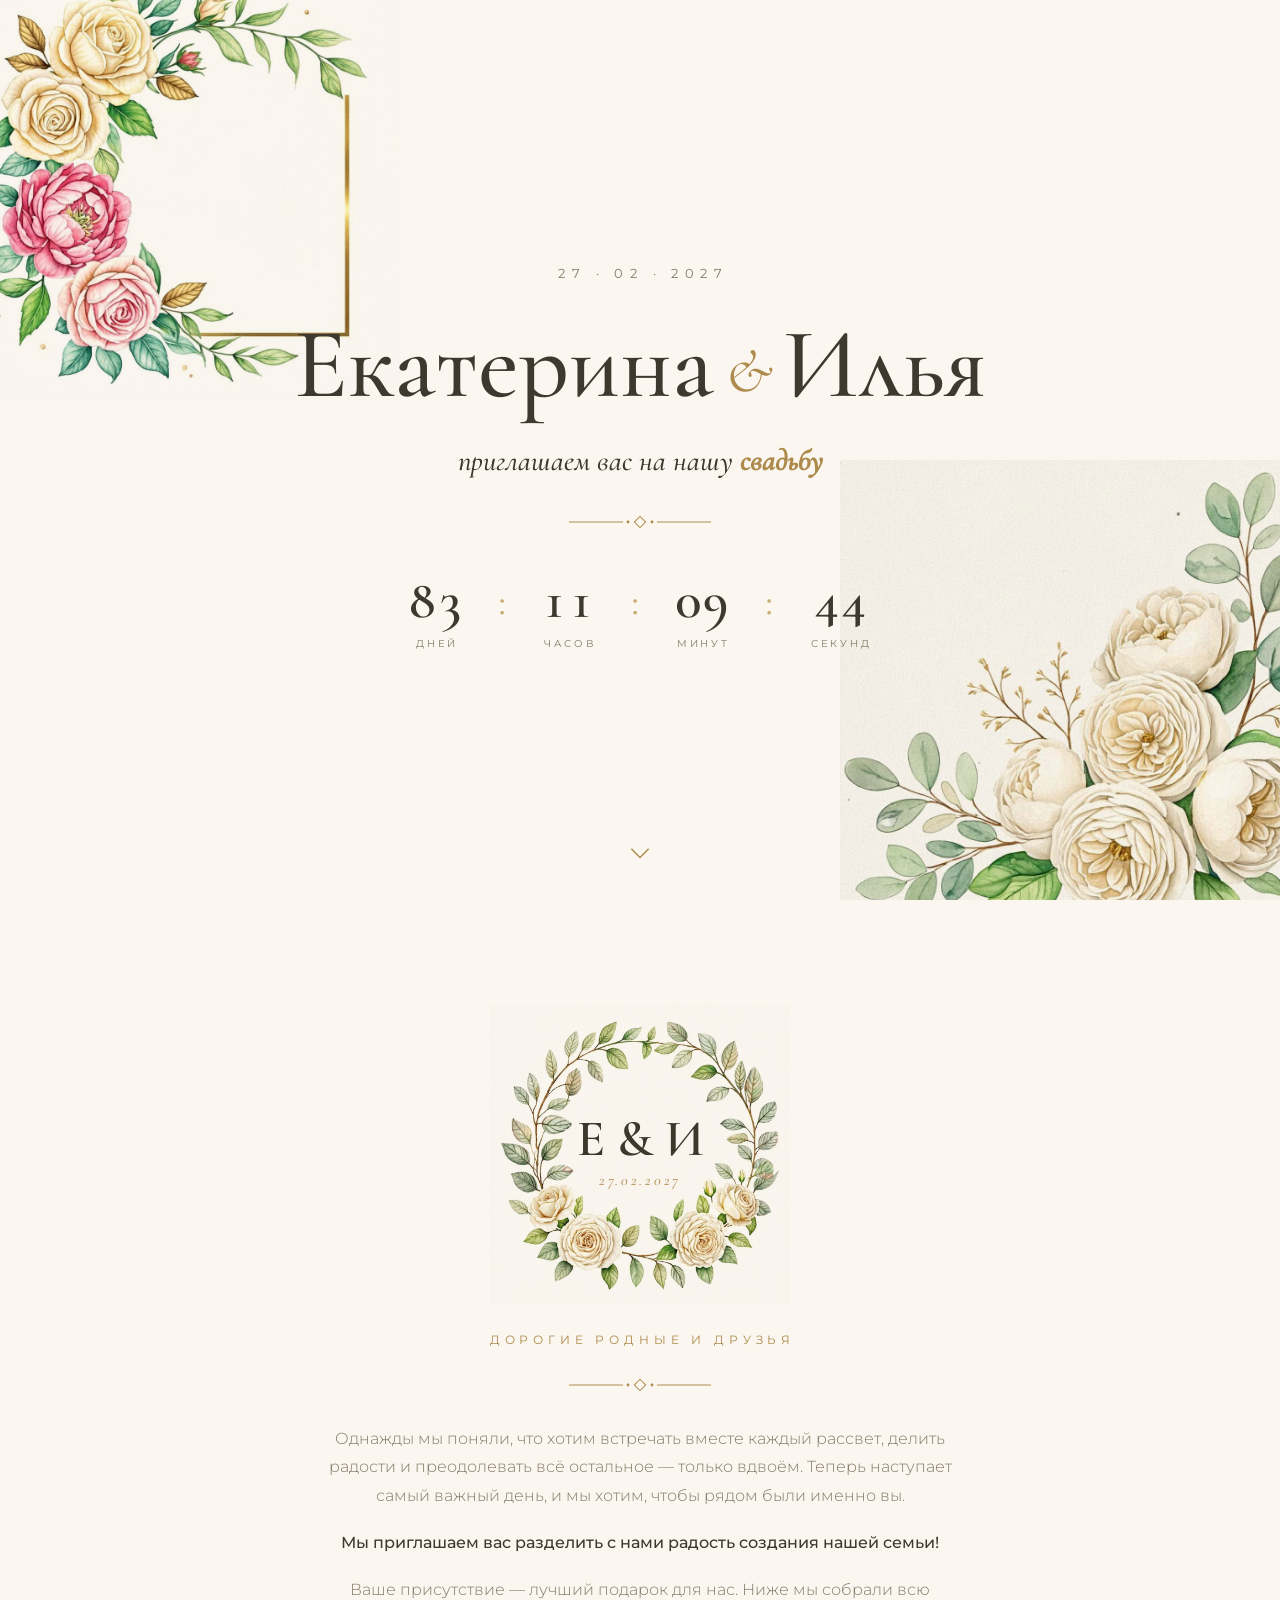
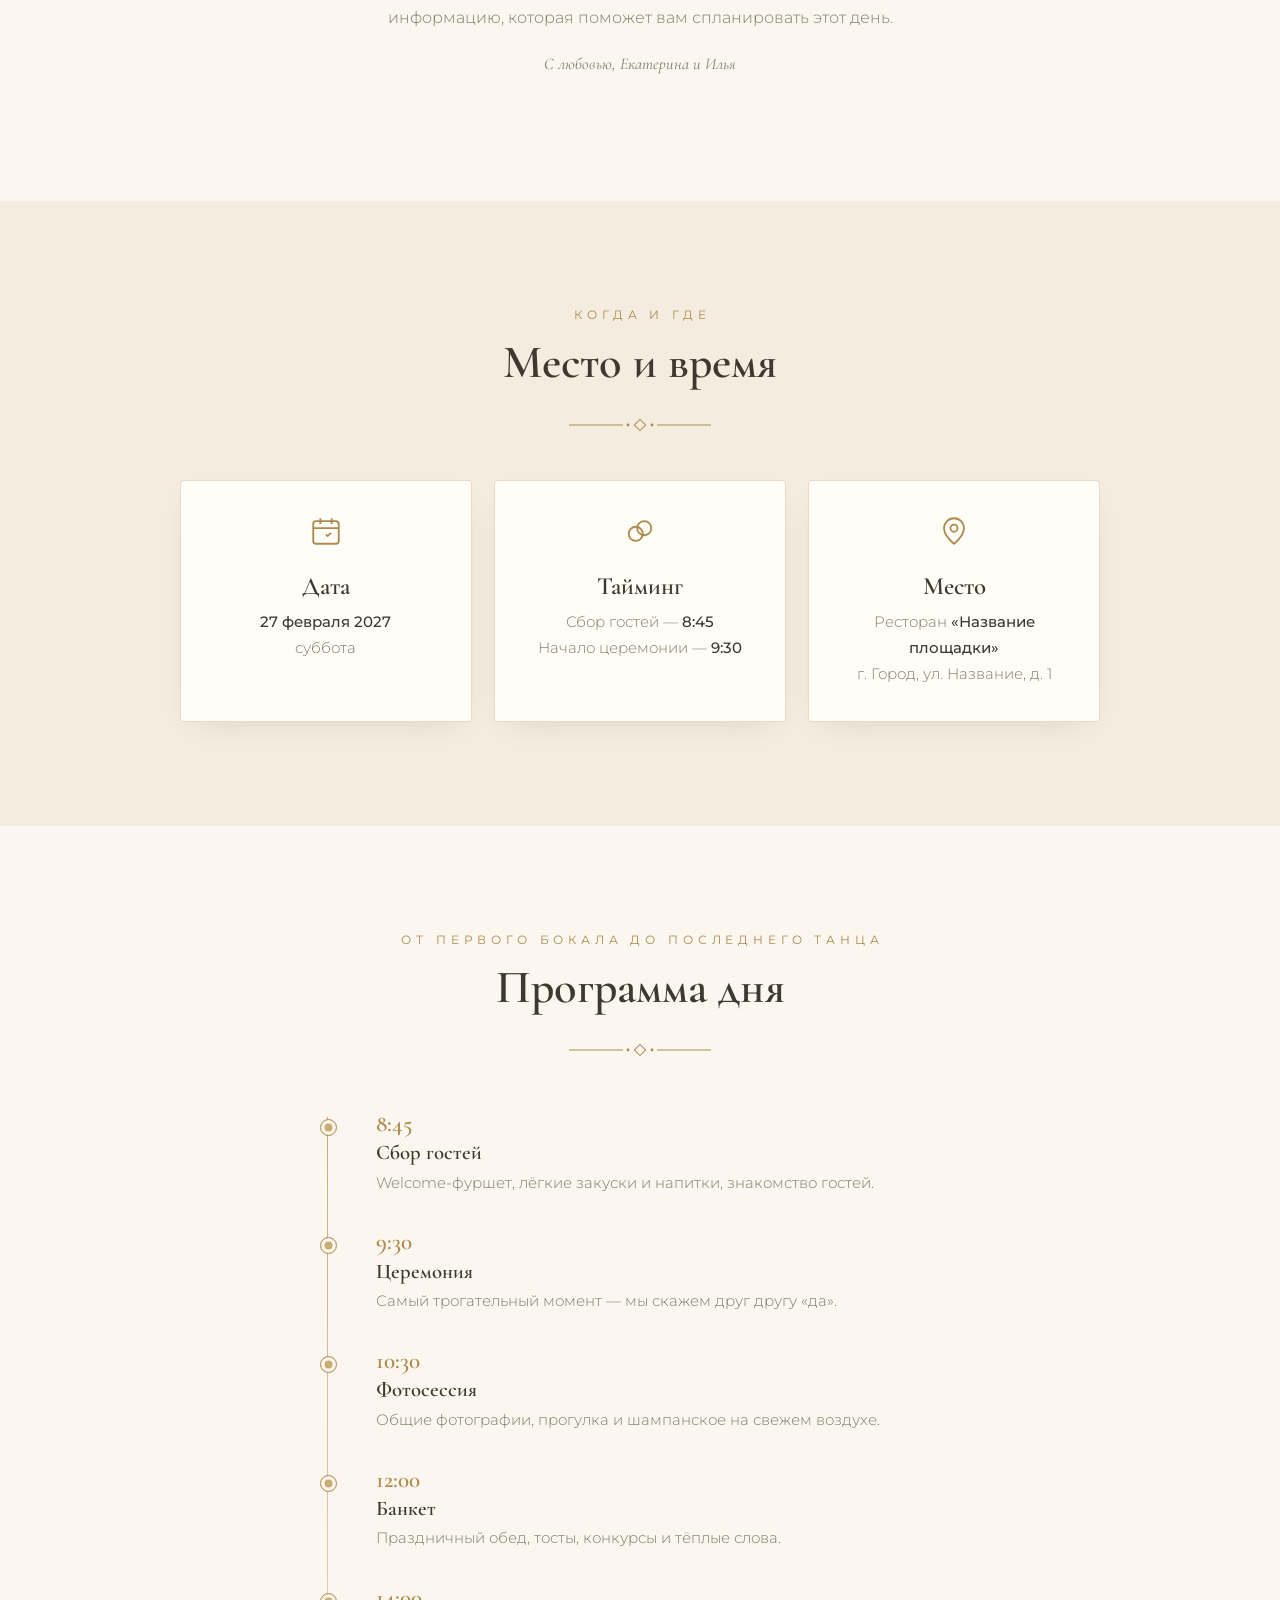
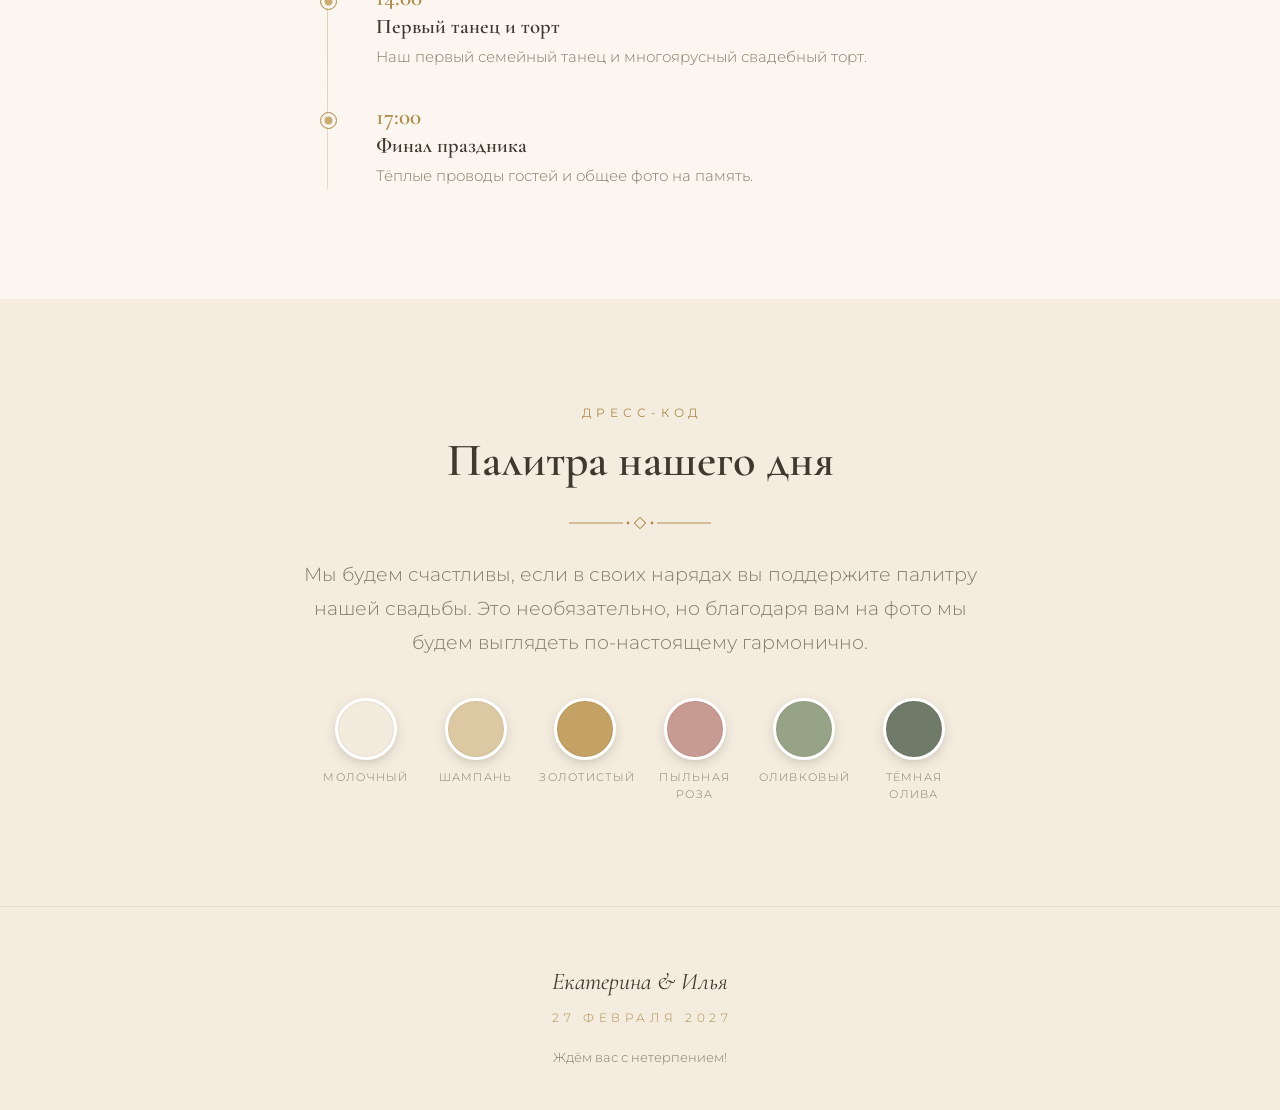
==== commit a8456282: "Уточнения" ====
--- a/index.html
+++ b/index.html
@@ -3,9 +3,9 @@
 <head>
   <meta charset="UTF-8">
   <meta name="viewport" content="width=device-width, initial-scale=1.0">
-  <title>Илья &amp; Екатерина — приглашение на свадьбу · 27 февраля 2027</title>
-  <meta name="description" content="Дорогие гости! Приглашаем вас на свадьбу Ильи и Екатерины — 27 февраля 2027 года. Программа дня, дресс-код и детали внутри.">
-  <meta property="og:title" content="Илья &amp; Екатерина · 27 февраля 2027">
+  <title>Екатерина &amp; Илья — приглашение на свадьбу · 27 февраля 2027</title>
+  <meta name="description" content="Дорогие гости! Приглашаем вас на свадьбу Екатерины и Ильи — 27 февраля 2027 года. Начало церемонии в 9:30. Программа дня, дресс-код и детали внутри.">
+  <meta property="og:title" content="Екатерина &amp; Илья · 27 февраля 2027">
   <meta property="og:description" content="Приглашение на свадьбу: программа дня, дресс-код и детали.">
   <meta property="og:type" content="website">
   <link rel="icon" type="image/svg+xml" href="favicon.svg">
@@ -21,7 +21,7 @@
 
     <div class="hero__inner">
       <p class="hero__date-top">27 · 02 · 2027</p>
-      <h1 class="hero__names">Илья<span class="hero__amp">&amp;</span>Екатерина</h1>
+      <h1 class="hero__names">Екатерина<span class="hero__amp">&amp;</span>Илья</h1>
       <p class="hero__date">приглашаем вас на нашу <b>свадьбу</b></p>
 
       <div class="orn" aria-hidden="true">
@@ -57,7 +57,7 @@
       <div class="container container--narrow">
         <div class="invite__wreath reveal">
           <img src="assets/img/wreath.png" alt="Акварельный венок из эвкалипта и кремовых роз" style="mix-blend-mode: multiply;">
-          <div class="invite__monogram"><span>И&nbsp;&amp;&nbsp;Е</span><em>27.02.2027</em></div>
+          <div class="invite__monogram"><span>Е&nbsp;&amp;&nbsp;И</span><em>27.02.2027</em></div>
         </div>
 
         <div class="invite__text reveal">
@@ -73,7 +73,7 @@
           <p style="margin-top: 1.6rem;">Однажды мы поняли, что хотим встречать вместе каждый рассвет, делить радости и преодолевать всё остальное — только вдвоём. Теперь наступает самый важный день, и мы хотим, чтобы рядом были именно вы.</p>
           <p><strong>Мы приглашаем вас разделить с нами радость создания нашей семьи!</strong></p>
           <p>Ваше присутствие — лучший подарок для нас. Ниже мы собрали всю информацию, которая поможет вам спланировать этот день.</p>
-          <p class="invite__sign">С любовью, Илья и Екатерина</p>
+          <p class="invite__sign">С любовью, Екатерина и Илья</p>
         </div>
       </div>
     </section>
@@ -107,7 +107,7 @@
               <svg viewBox="0 0 24 24" fill="none" stroke="currentColor" stroke-width="1.3"><circle cx="9" cy="14" r="5"/><circle cx="15" cy="10" r="5"/></svg>
             </div>
             <h3>Тайминг</h3>
-            <p>Сбор гостей — <b>14:00</b><br>Церемония — <b>15:00</b></p>
+            <p>Сбор гостей — <b>8:45</b><br>Начало церемонии — <b>9:30</b></p>
           </article>
 
           <article class="card reveal">
@@ -138,34 +138,34 @@
         <!-- ЗАМЕНИТЕ: время пунктов программы при необходимости -->
         <div class="timeline">
           <div class="tl-item reveal">
-            <div class="tl-item__time">14:00</div>
+            <div class="tl-item__time">8:45</div>
             <h3>Сбор гостей</h3>
             <p>Welcome-фуршет, лёгкие закуски и напитки, знакомство гостей.</p>
           </div>
           <div class="tl-item reveal">
-            <div class="tl-item__time">15:00</div>
+            <div class="tl-item__time">9:30</div>
             <h3>Церемония</h3>
             <p>Самый трогательный момент — мы скажем друг другу «да».</p>
           </div>
           <div class="tl-item reveal">
-            <div class="tl-item__time">16:00</div>
+            <div class="tl-item__time">10:30</div>
             <h3>Фотосессия</h3>
             <p>Общие фотографии, прогулка и шампанское на свежем воздухе.</p>
           </div>
           <div class="tl-item reveal">
-            <div class="tl-item__time">17:00</div>
+            <div class="tl-item__time">12:00</div>
             <h3>Банкет</h3>
-            <p>Праздничный ужин, тосты, конкурсы и тёплые слова.</p>
-          </div>
-          <div class="tl-item reveal">
-            <div class="tl-item__time">19:00</div>
+            <p>Праздничный обед, тосты, конкурсы и тёплые слова.</p>
+          </div>
+          <div class="tl-item reveal">
+            <div class="tl-item__time">14:00</div>
             <h3>Первый танец и торт</h3>
             <p>Наш первый семейный танец и многоярусный свадебный торт.</p>
           </div>
           <div class="tl-item reveal">
-            <div class="tl-item__time">22:00</div>
-            <h3>Финал вечера</h3>
-            <p>Танцы до упаду и прощание под фейерверк конфетти.</p>
+            <div class="tl-item__time">17:00</div>
+            <h3>Финал праздника</h3>
+            <p>Тёплые проводы гостей и общее фото на память.</p>
           </div>
         </div>
       </div>
@@ -198,21 +198,9 @@
     </section>
   </main>
 
-  <!-- ==================== ДЛЯ ШАФЕРА ==================== -->
-  <section class="section" style="padding-top: 0;">
-    <div class="container">
-      <div class="groomsman-cta reveal">
-        <span class="overline">Отдельная страница</span>
-        <h3 style="margin-top:.6rem;">Для нашего шафера</h3>
-        <p>Илья подготовил личную страницу со списком дел и планом дня — всё, что нужно знать самому ответственному гостю свадьбы.</p>
-        <a class="btn" href="shafer.html">Перейти на страницу шафера</a>
-      </div>
-    </div>
-  </section>
-
   <!-- ==================== ФУТЕР ==================== -->
   <footer class="footer">
-    <div class="footer__names">Илья &amp; Екатерина</div>
+    <div class="footer__names">Екатерина &amp; Илья</div>
     <div class="footer__date">27 февраля 2027</div>
     <p class="footer__note">Ждём вас с нетерпением!</p>
   </footer>
--- a/css/style.css
+++ b/css/style.css
@@ -366,28 +366,15 @@
   line-height: 1.5;
 }
 
-/* ---------- Блок «для шафера» ---------- */
-
-.groomsman-cta {
-  position: relative;
-  margin-top: 3rem;
-  padding: 2.4rem 1.8rem;
-  border: 1px solid var(--gold-soft);
-  border-radius: 3px;
-  background: var(--card);
-  text-align: center;
-  overflow: hidden;
-}
-.groomsman-cta::before {
-  content: '';
-  position: absolute;
-  inset: 7px;
-  border: 1px solid var(--line);
-  border-radius: 2px;
-  pointer-events: none;
-}
-.groomsman-cta h3 { font-size: 1.7rem; }
-.groomsman-cta p { color: var(--ink-soft); font-size: .95rem; max-width: 46ch; margin: .5rem auto 1.4rem; }
+/* ---------- Акцентная карточка (например, количество гостей) ---------- */
+
+.card--accent {
+  background: #F9F1DE;
+  border-color: var(--gold-soft);
+}
+.card--accent h3 { color: var(--gold); }
+
+/* ---------- Кнопки ---------- */
 
 .btn {
   display: inline-block;
@@ -581,7 +568,6 @@
   .hero__floral--br { bottom: -18px; right: -18px; width: 62vw; opacity: .8; }
   .hero__scroll { display: none; }
   .card { padding: 1.7rem 1.3rem; }
-  .groomsman-cta { padding: 2rem 1.2rem; }
 }
 
 @media (max-width: 380px) {
